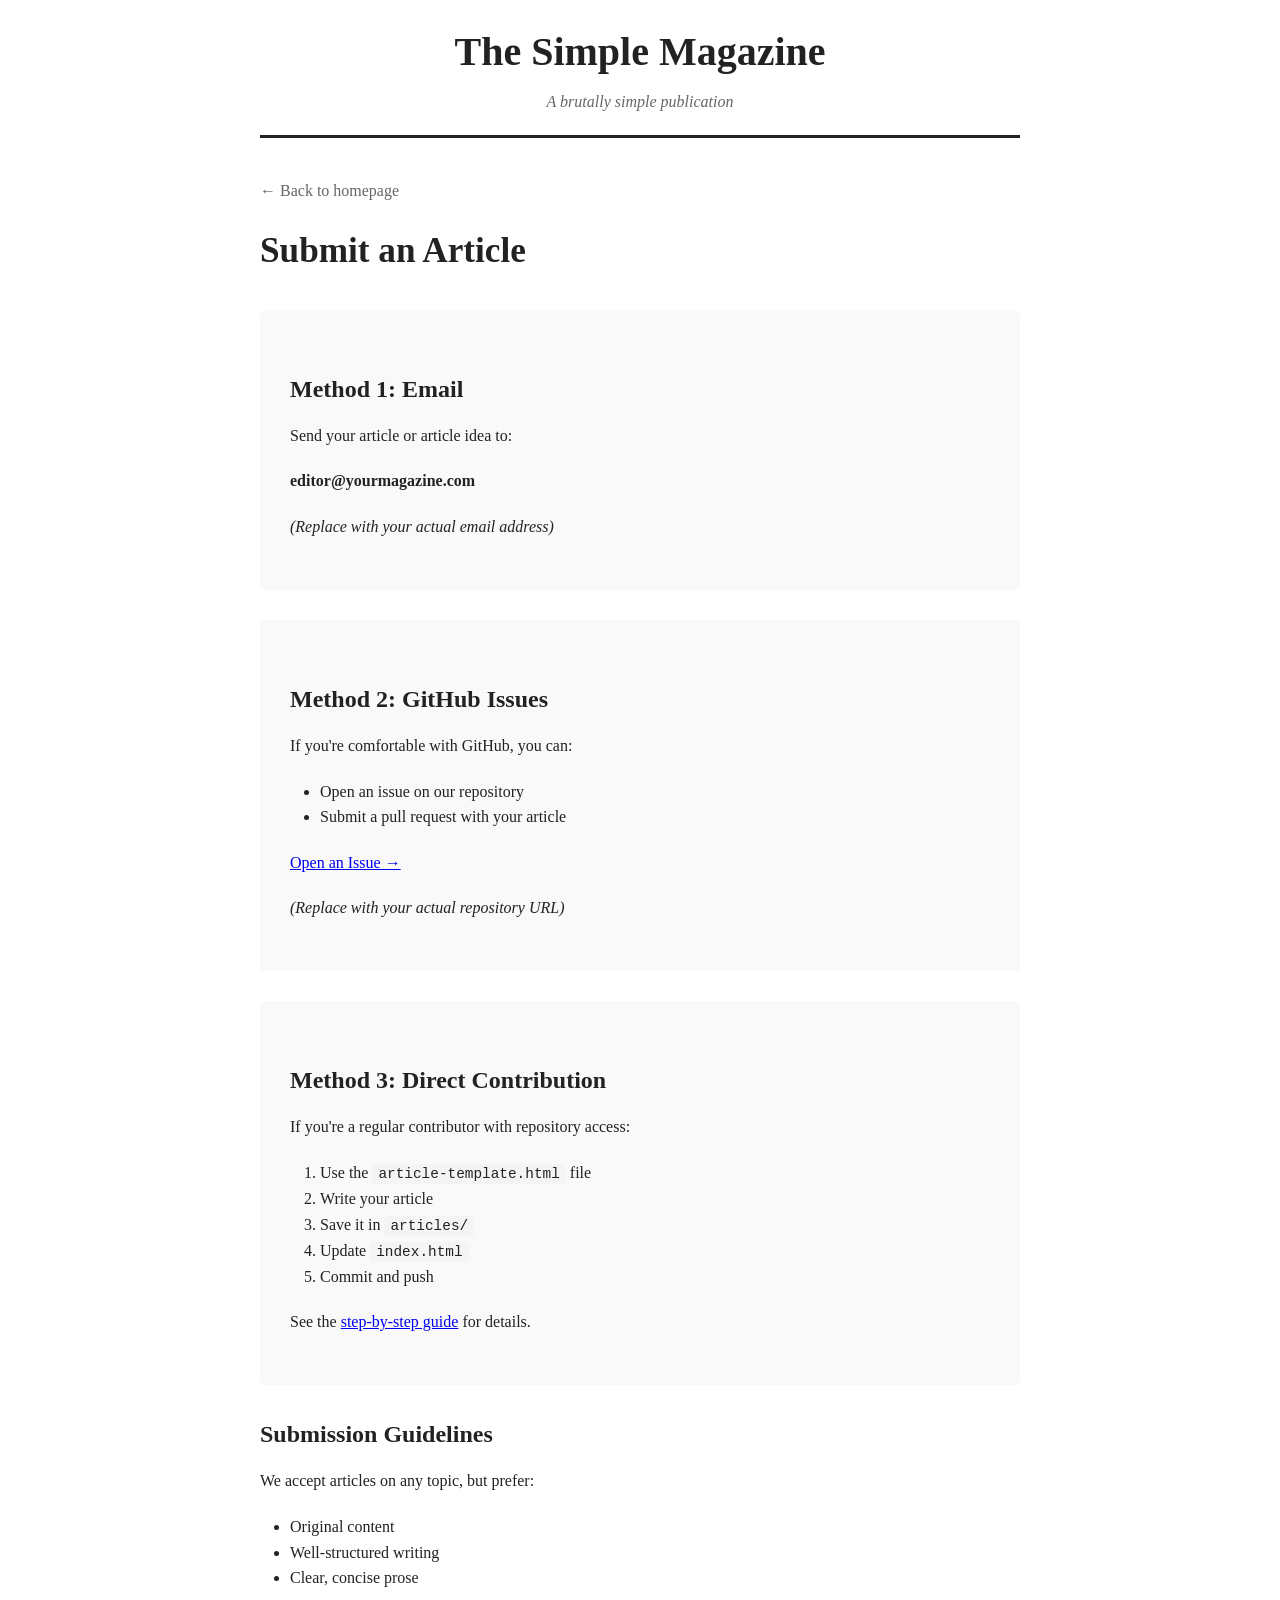
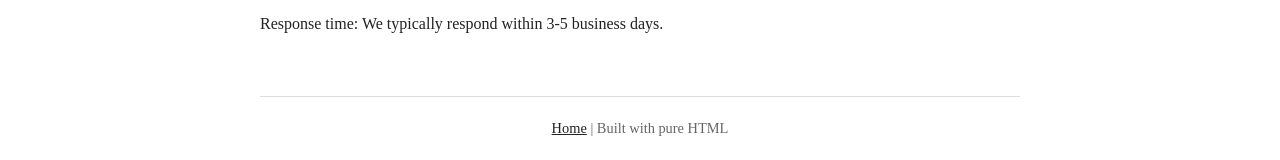
==== submit.html @ 8ead6135 "Add files via upload" ====
<!DOCTYPE html>
<html lang="en">
<head>
    <meta charset="UTF-8">
    <meta name="viewport" content="width=device-width, initial-scale=1.0">
    <title>Submit an Article - The Simple Magazine</title>
    <link rel="stylesheet" href="style.css">
</head>
<body>
    <header>
        <h1>The Simple Magazine</h1>
        <p>A brutally simple publication</p>
    </header>

    <a href="index.html" class="back-link">← Back to homepage</a>

    <main>
        <article class="full-article">
            <h1>Submit an Article</h1>

            <div class="submit-info">
                <h2>Method 1: Email</h2>
                <p>Send your article or article idea to:</p>
                <p><strong>editor@yourmagazine.com</strong></p>
                <p><em>(Replace with your actual email address)</em></p>
            </div>

            <div class="submit-info">
                <h2>Method 2: GitHub Issues</h2>
                <p>If you're comfortable with GitHub, you can:</p>
                <ul>
                    <li>Open an issue on our repository</li>
                    <li>Submit a pull request with your article</li>
                </ul>
                <p><a href="https://github.com/YOUR-USERNAME/YOUR-REPO/issues" target="_blank">Open an Issue →</a></p>
                <p><em>(Replace with your actual repository URL)</em></p>
            </div>

            <div class="submit-info">
                <h2>Method 3: Direct Contribution</h2>
                <p>If you're a regular contributor with repository access:</p>
                <ol>
                    <li>Use the <code>article-template.html</code> file</li>
                    <li>Write your article</li>
                    <li>Save it in <code>articles/</code></li>
                    <li>Update <code>index.html</code></li>
                    <li>Commit and push</li>
                </ol>
                <p>See the <a href="articles/example-article.html">step-by-step guide</a> for details.</p>
            </div>

            <h2>Submission Guidelines</h2>
            <p>We accept articles on any topic, but prefer:</p>
            <ul>
                <li>Original content</li>
                <li>Well-structured writing</li>
                <li>Clear, concise prose</li>
            </ul>

            <p>Response time: We typically respond within 3-5 business days.</p>

        </article>
    </main>

    <footer>
        <p><a href="index.html">Home</a> | Built with pure HTML</p>
    </footer>
</body>
</html>
---- style.css ----
/* ═══════════════════════════════════════════════════════════════
   MINIMAL MAGAZINE STYLES
   Edit these values to change colors/fonts across the entire site
   ═══════════════════════════════════════════════════════════════ */

* {
    margin: 0;
    padding: 0;
    box-sizing: border-box;
}

body {
    font-family: Georgia, 'Times New Roman', serif;
    line-height: 1.6;
    color: #222;
    background: #fff;
    max-width: 800px;
    margin: 0 auto;
    padding: 20px;
}

/* Header */
header {
    text-align: center;
    border-bottom: 3px solid #222;
    padding-bottom: 20px;
    margin-bottom: 40px;
}

header h1 {
    font-size: 2.5em;
    margin-bottom: 5px;
}

header p {
    color: #666;
    font-style: italic;
}

/* Article previews on homepage */
.article-preview {
    margin-bottom: 40px;
    padding-bottom: 30px;
    border-bottom: 1px solid #ddd;
}

.article-preview:last-of-type {
    border-bottom: none;
}

.article-preview h2 {
    margin-bottom: 8px;
}

.article-preview h2 a {
    color: #222;
    text-decoration: none;
}

.article-preview h2 a:hover {
    text-decoration: underline;
}

.meta {
    color: #666;
    font-size: 0.9em;
    margin-bottom: 12px;
}

/* Individual article pages */
article.full-article h1 {
    font-size: 2.2em;
    margin-bottom: 10px;
}

article.full-article p {
    margin-bottom: 20px;
}

article.full-article h2 {
    font-size: 1.5em;
    margin-top: 30px;
    margin-bottom: 15px;
}

article.full-article h3 {
    font-size: 1.2em;
    margin-top: 25px;
    margin-bottom: 12px;
}

article.full-article ul,
article.full-article ol {
    margin-left: 30px;
    margin-bottom: 20px;
}

article.full-article blockquote {
    border-left: 4px solid #ddd;
    padding-left: 20px;
    margin: 20px 0;
    font-style: italic;
    color: #555;
}

article.full-article code {
    background: #f4f4f4;
    padding: 2px 6px;
    border-radius: 3px;
    font-family: 'Courier New', monospace;
    font-size: 0.9em;
}

article.full-article pre {
    background: #f4f4f4;
    padding: 15px;
    border-radius: 5px;
    overflow-x: auto;
    margin-bottom: 20px;
}

article.full-article pre code {
    background: none;
    padding: 0;
}

/* Back link */
.back-link {
    display: inline-block;
    margin-bottom: 20px;
    color: #666;
    text-decoration: none;
}

.back-link:hover {
    text-decoration: underline;
}

/* Footer */
footer {
    text-align: center;
    margin-top: 60px;
    padding-top: 20px;
    border-top: 1px solid #ddd;
    color: #666;
    font-size: 0.9em;
}

footer a {
    color: #222;
}

/* Submit page specific */
.submit-info {
    background: #f9f9f9;
    padding: 30px;
    border-radius: 5px;
    margin: 30px 0;
}

.submit-info h2 {
    margin-bottom: 15px;
}

.submit-info p {
    margin-bottom: 15px;
}

.submit-info code {
    background: #fff;
    padding: 3px 8px;
    border-radius: 3px;
    font-family: 'Courier New', monospace;
}

/* Responsive */
@media (max-width: 600px) {
    body {
        padding: 15px;
    }
    
    header h1 {
        font-size: 2em;
    }
    
    article.full-article h1 {
        font-size: 1.8em;
    }
}
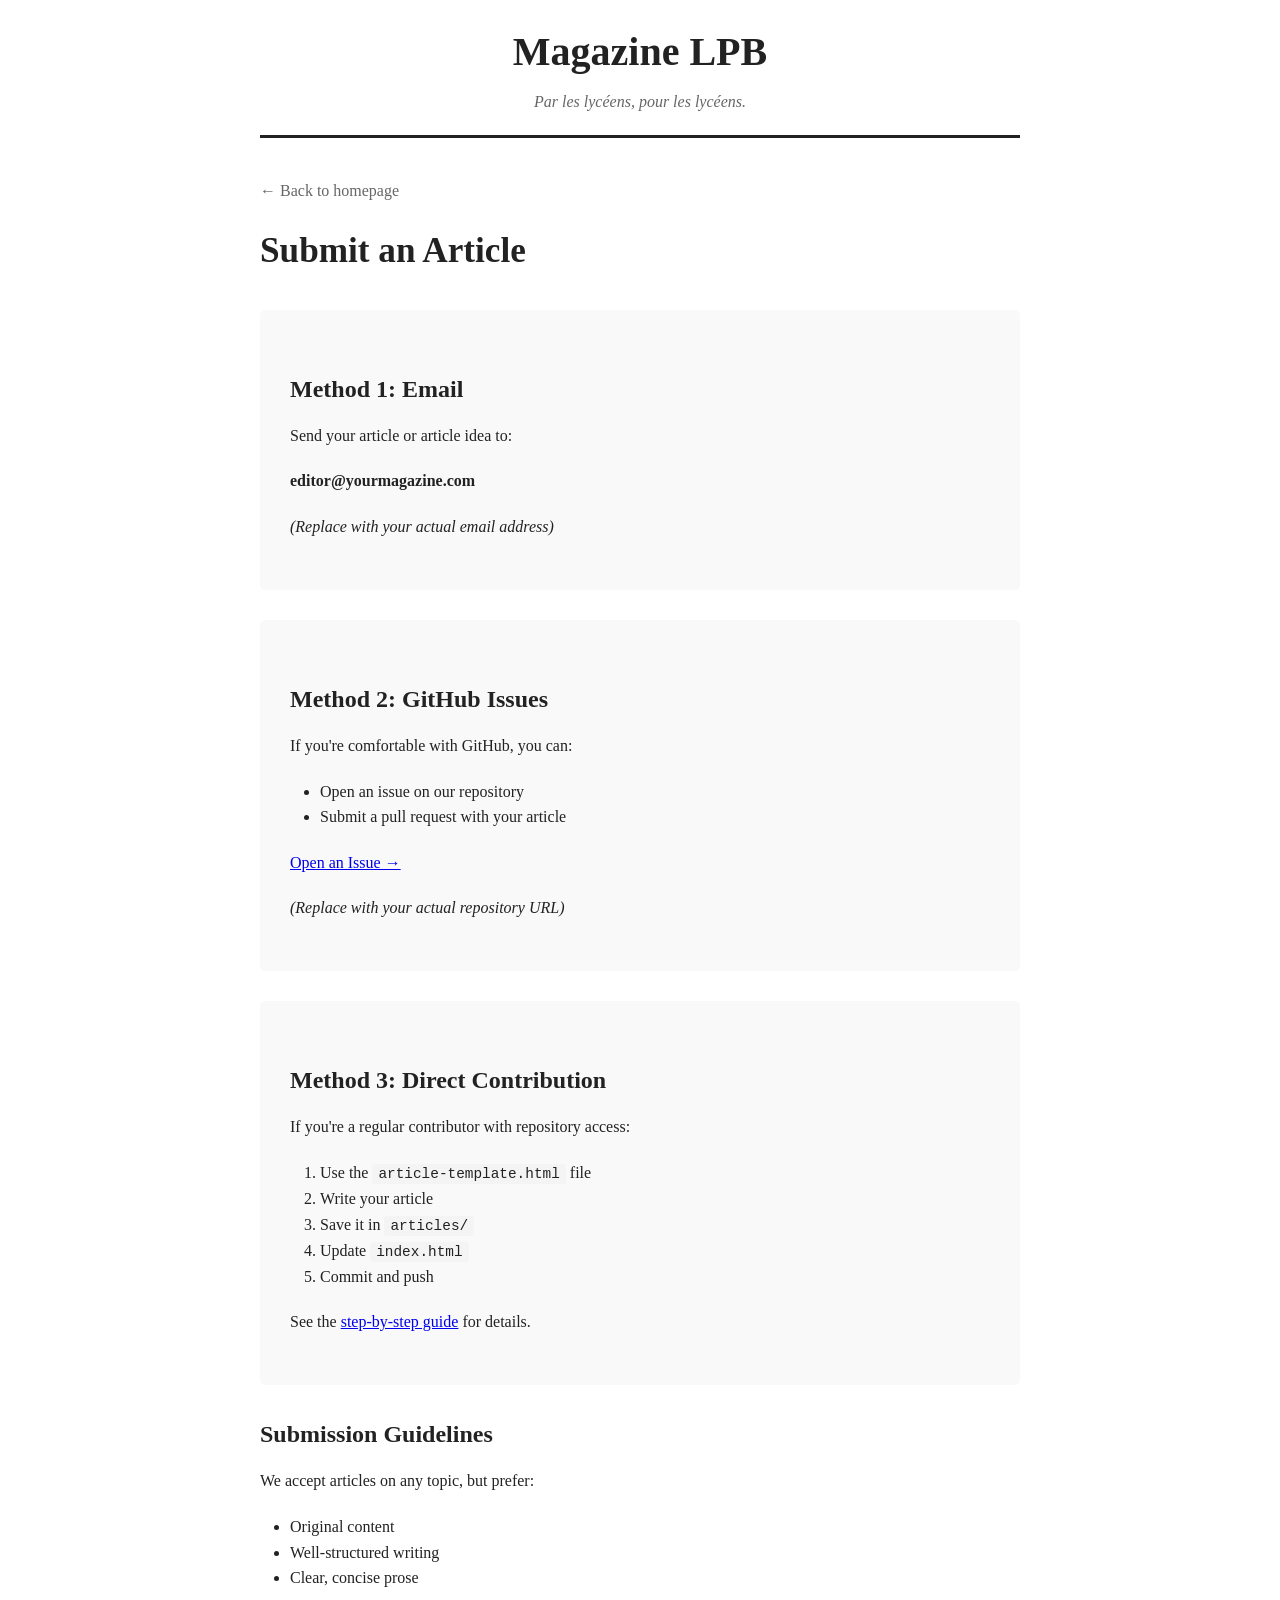
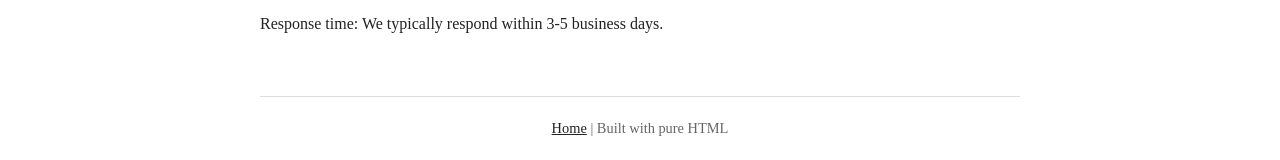
==== commit 86aea346: "Update submit.html" ====
--- a/submit.html
+++ b/submit.html
@@ -3,13 +3,13 @@
 <head>
     <meta charset="UTF-8">
     <meta name="viewport" content="width=device-width, initial-scale=1.0">
-    <title>Submit an Article - The Simple Magazine</title>
+    <title>Submit an Article - Magazine LPB</title>
     <link rel="stylesheet" href="style.css">
 </head>
 <body>
     <header>
-        <h1>The Simple Magazine</h1>
-        <p>A brutally simple publication</p>
+        <h1>Magazine LPB</h1>
+        <p>Par les lycéens, pour les lycéens.</p>
     </header>
 
     <a href="index.html" class="back-link">← Back to homepage</a>
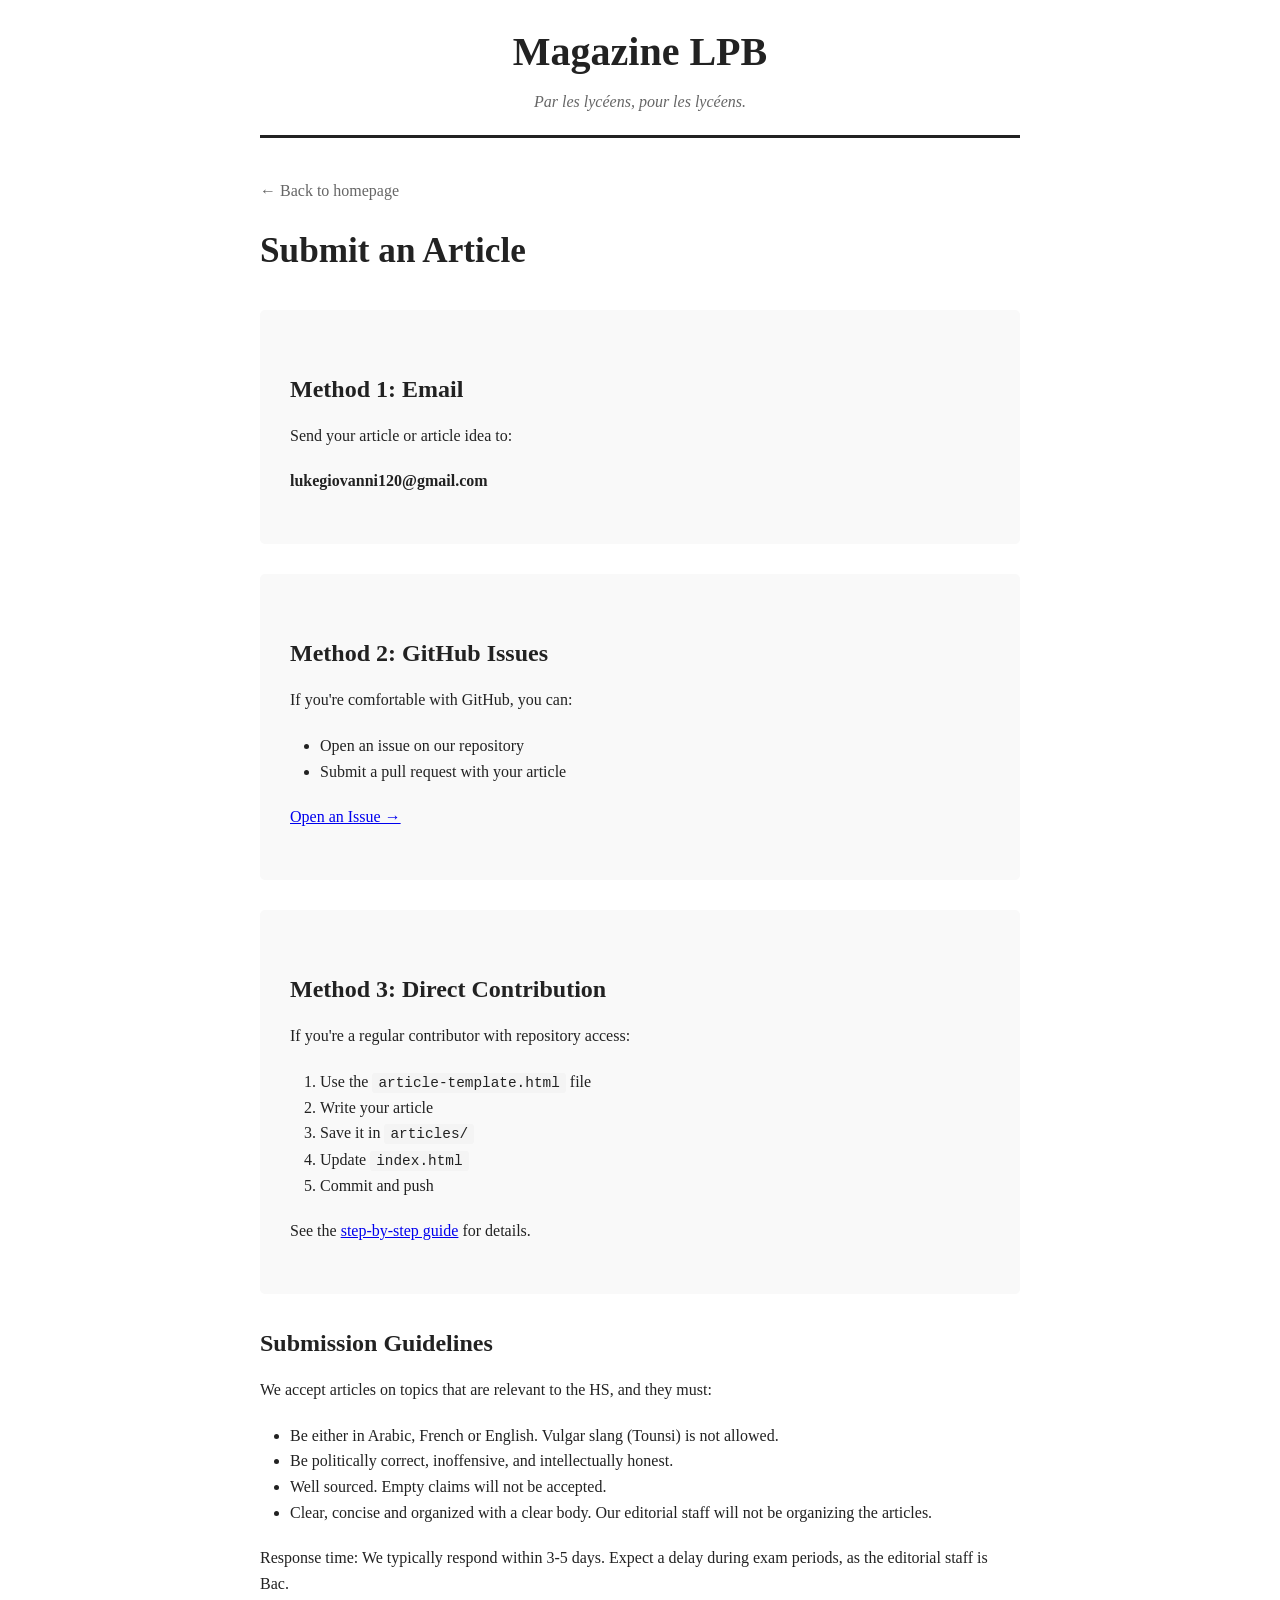
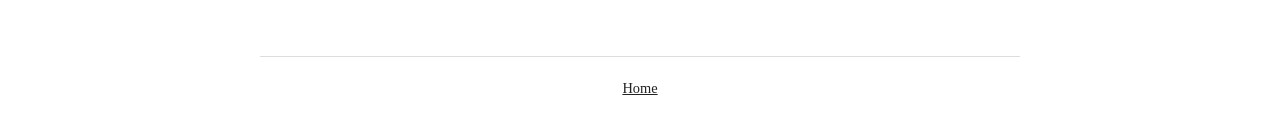
==== commit 9df3bbe0: "Update submit.html" ====
--- a/submit.html
+++ b/submit.html
@@ -21,8 +21,7 @@
             <div class="submit-info">
                 <h2>Method 1: Email</h2>
                 <p>Send your article or article idea to:</p>
-                <p><strong>editor@yourmagazine.com</strong></p>
-                <p><em>(Replace with your actual email address)</em></p>
+                <p><strong>lukegiovanni120@gmail.com</strong></p>
             </div>
 
             <div class="submit-info">
@@ -32,8 +31,7 @@
                     <li>Open an issue on our repository</li>
                     <li>Submit a pull request with your article</li>
                 </ul>
-                <p><a href="https://github.com/YOUR-USERNAME/YOUR-REPO/issues" target="_blank">Open an Issue →</a></p>
-                <p><em>(Replace with your actual repository URL)</em></p>
+                <p><a href="https://github.com/MagazineLPB/MagazineLPB/issues" target="_blank">Open an Issue →</a></p>
             </div>
 
             <div class="submit-info">
@@ -50,20 +48,21 @@
             </div>
 
             <h2>Submission Guidelines</h2>
-            <p>We accept articles on any topic, but prefer:</p>
+            <p>We accept articles on topics that are relevant to the HS, and they must:</p>
             <ul>
-                <li>Original content</li>
-                <li>Well-structured writing</li>
-                <li>Clear, concise prose</li>
+                <li>Be either in Arabic, French or English. Vulgar slang (Tounsi) is not allowed.</li>
+                <li>Be politically correct, inoffensive, and intellectually honest.</li>
+                <li>Well sourced. Empty claims will not be accepted.</li>
+                <li>Clear, concise and organized with a clear body. Our editorial staff will not be organizing the articles.</li>
             </ul>
 
-            <p>Response time: We typically respond within 3-5 business days.</p>
+            <p>Response time: We typically respond within 3-5 days. Expect a delay during exam periods, as the editorial staff is Bac.</p>
 
         </article>
     </main>
 
     <footer>
-        <p><a href="index.html">Home</a> | Built with pure HTML</p>
+        <p><a href="index.html">Home</a> </p>
     </footer>
 </body>
 </html>
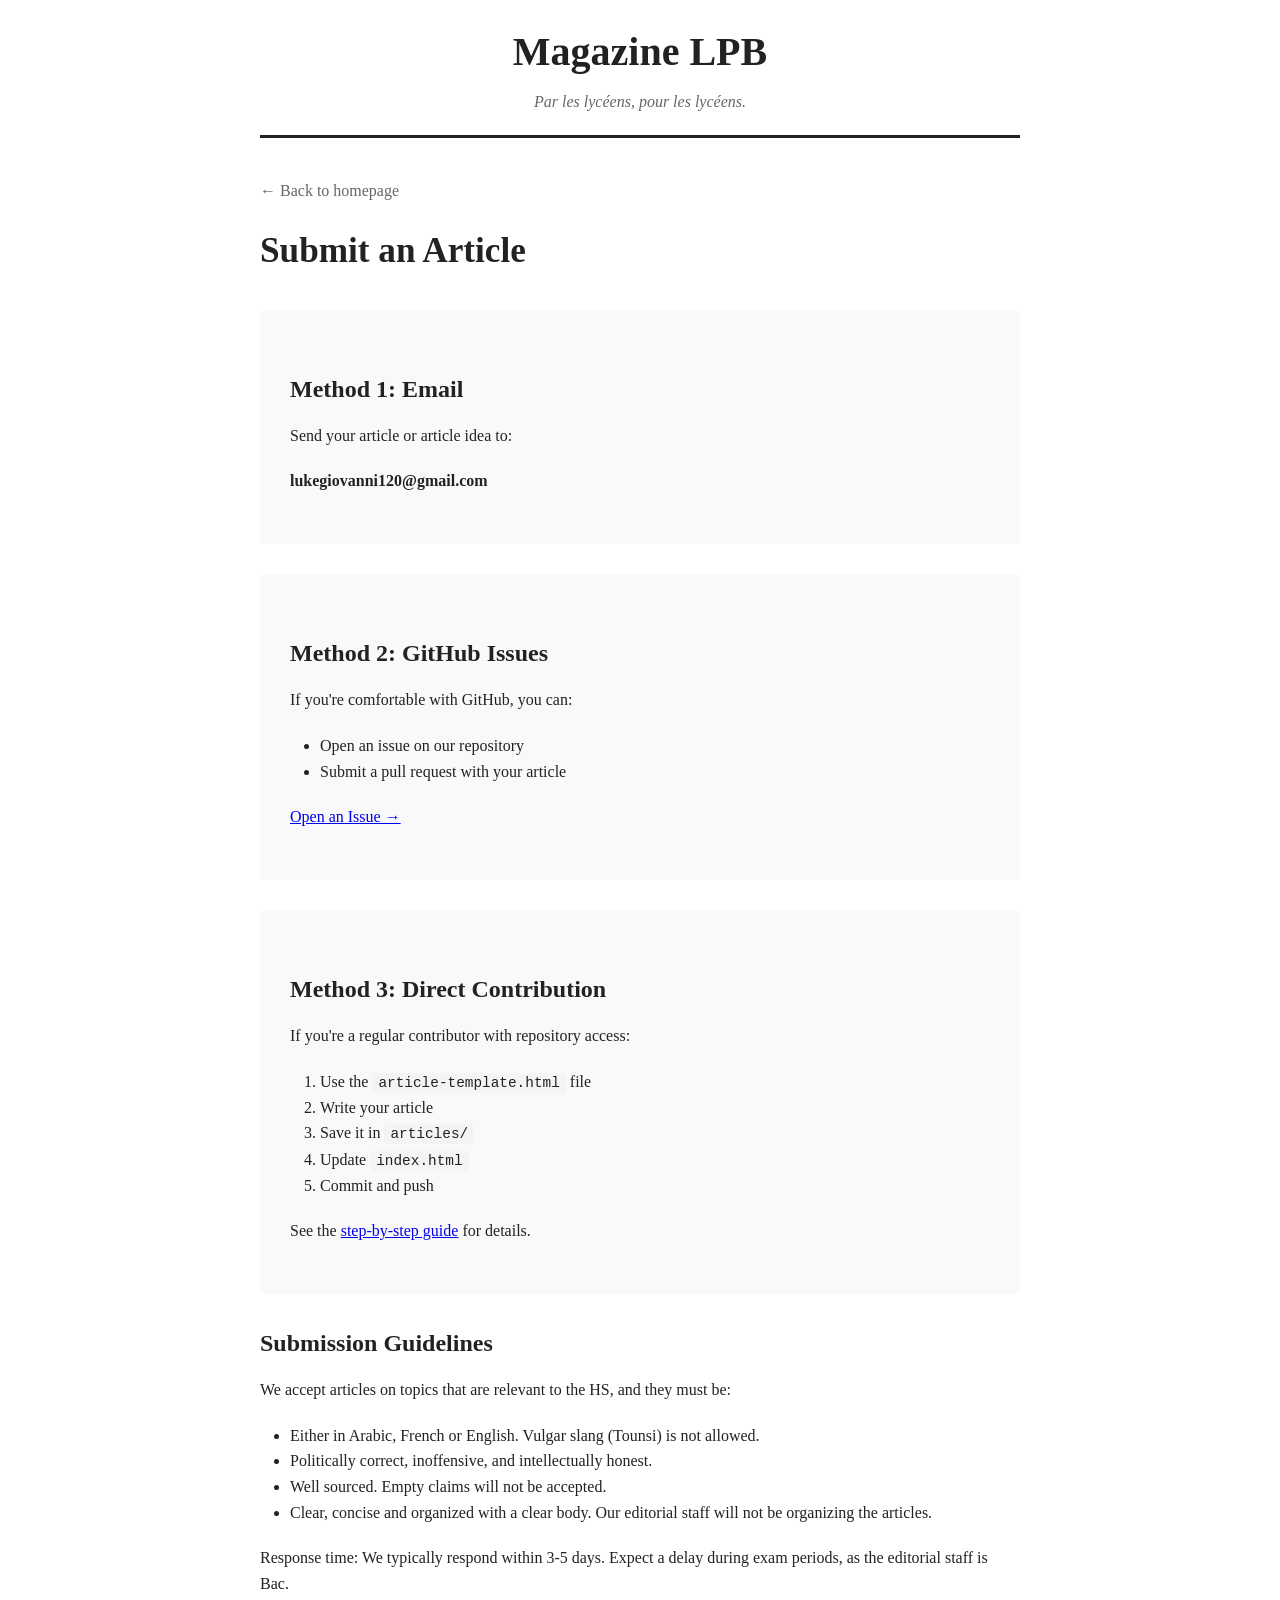
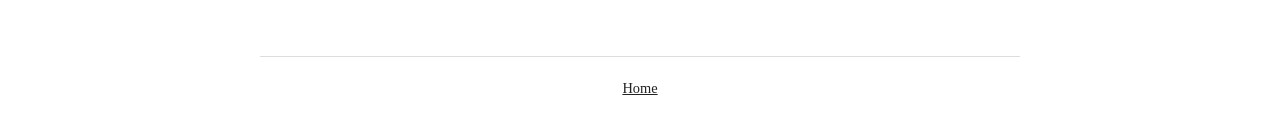
==== commit 9458de55: "Update submit.html" ====
--- a/submit.html
+++ b/submit.html
@@ -48,10 +48,10 @@
             </div>
 
             <h2>Submission Guidelines</h2>
-            <p>We accept articles on topics that are relevant to the HS, and they must:</p>
+            <p>We accept articles on topics that are relevant to the HS, and they must be:</p>
             <ul>
-                <li>Be either in Arabic, French or English. Vulgar slang (Tounsi) is not allowed.</li>
-                <li>Be politically correct, inoffensive, and intellectually honest.</li>
+                <li>Either in Arabic, French or English. Vulgar slang (Tounsi) is not allowed.</li>
+                <li>Politically correct, inoffensive, and intellectually honest.</li>
                 <li>Well sourced. Empty claims will not be accepted.</li>
                 <li>Clear, concise and organized with a clear body. Our editorial staff will not be organizing the articles.</li>
             </ul>
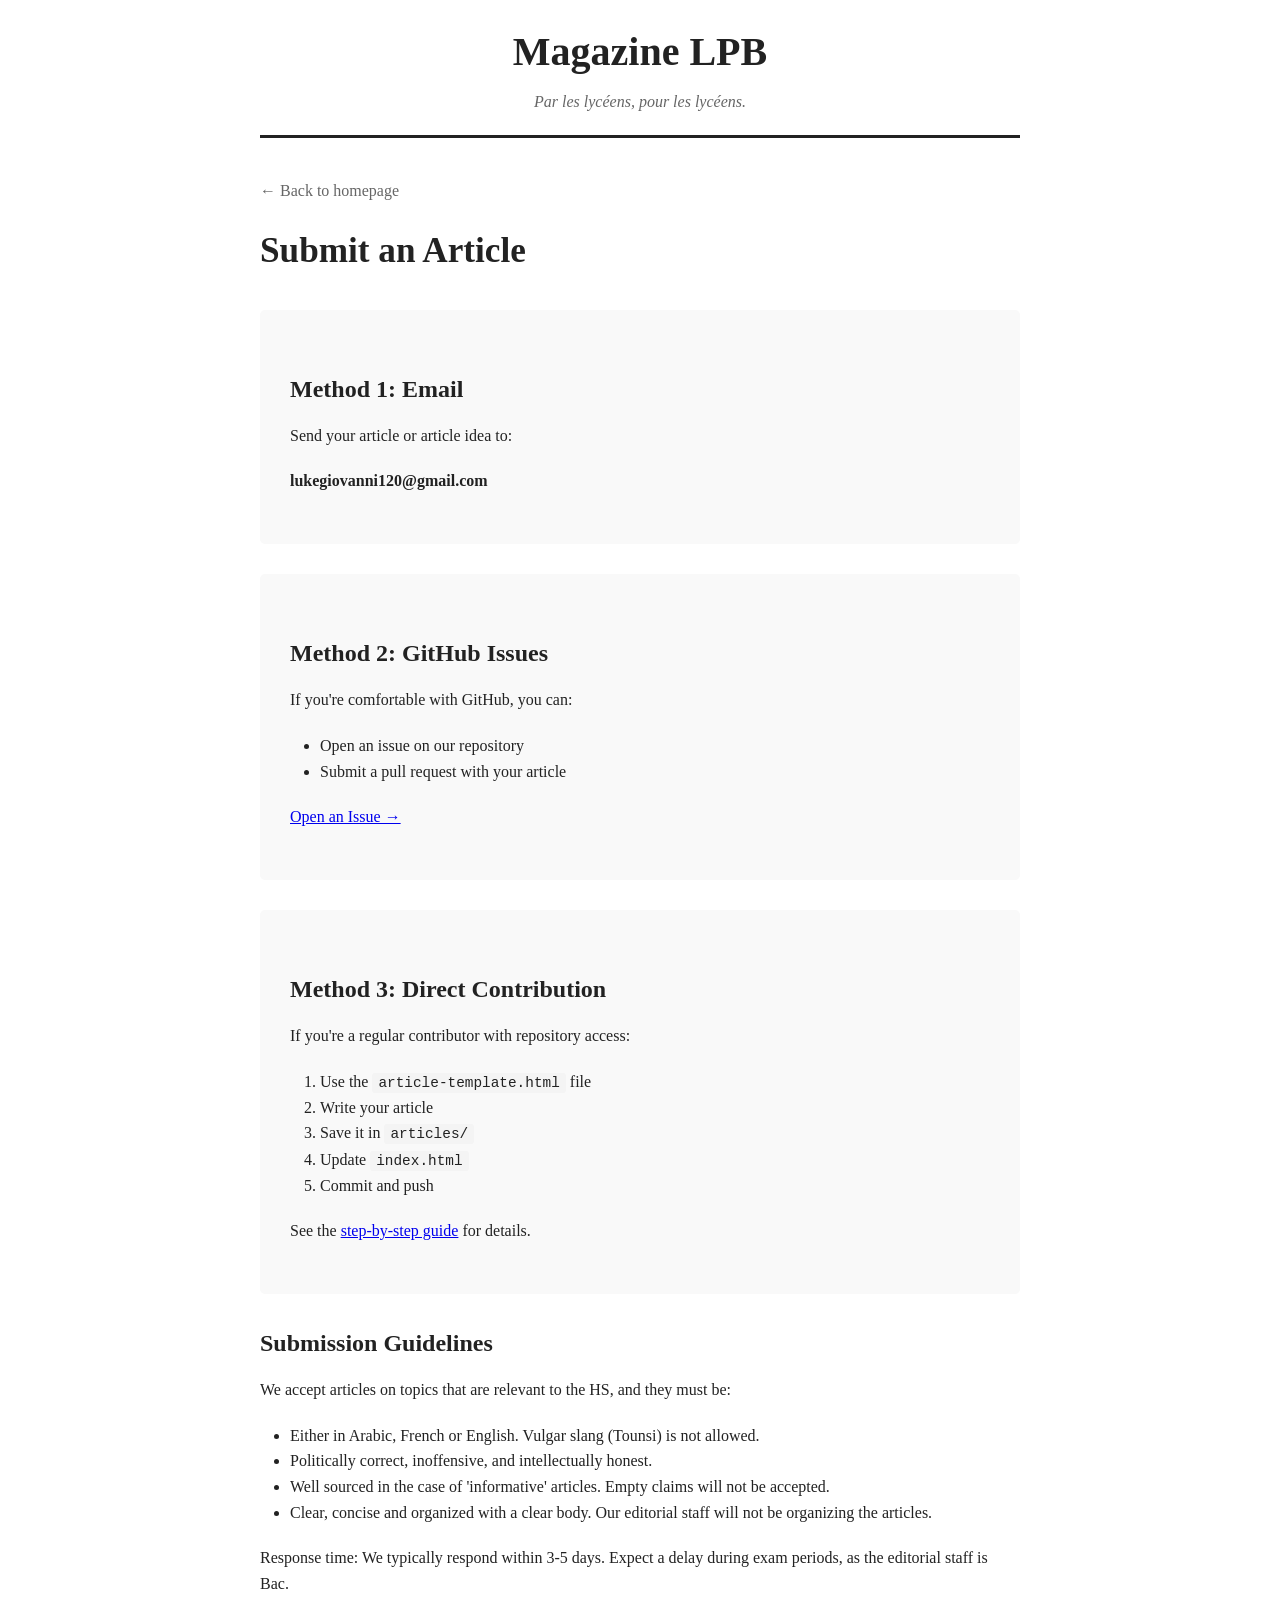
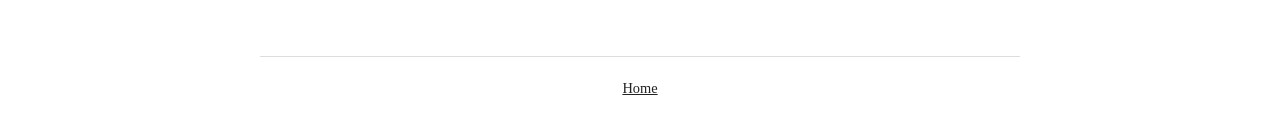
==== commit 482992fc: "Update submit.html" ====
--- a/submit.html
+++ b/submit.html
@@ -52,7 +52,7 @@
             <ul>
                 <li>Either in Arabic, French or English. Vulgar slang (Tounsi) is not allowed.</li>
                 <li>Politically correct, inoffensive, and intellectually honest.</li>
-                <li>Well sourced. Empty claims will not be accepted.</li>
+                <li>Well sourced in the case of 'informative' articles. Empty claims will not be accepted.</li>
                 <li>Clear, concise and organized with a clear body. Our editorial staff will not be organizing the articles.</li>
             </ul>
 
